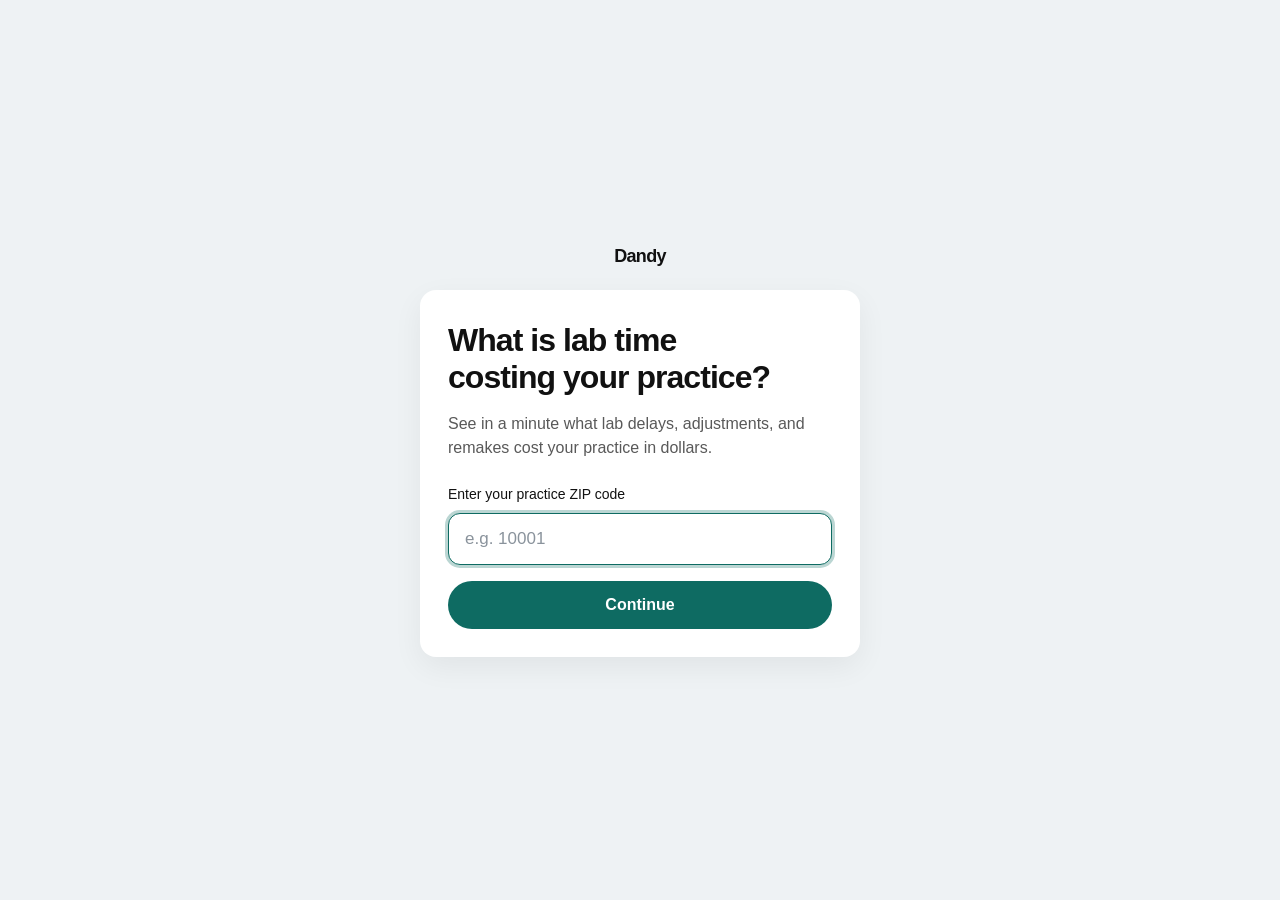
==== calculator.html @ bd827c52 "Open on a ZIP page, then a centered calculator. Continue goes to calculator.html in the same tab so " ====
<!DOCTYPE html>
<html lang="en">
<head>
<meta charset="UTF-8">
<meta name="viewport" content="width=device-width, initial-scale=1.0">
<title>Dental Practice Production/Revenue Loss Calculator</title>
<meta name="description" content="Estimate your annual loss from remakes, adjustments, and turnaround, using national and state averages.">
<meta property="og:title" content="What is lab time costing your practice?">
<meta property="og:description" content="See in a minute what lab delays, adjustments, and remakes cost your practice in dollars.">
<meta property="og:type" content="website">
<meta property="og:url" content="https://kristidillon.github.io/practice-loss-calculator/calculator.html">
<meta property="og:image" content="https://kristidillon.github.io/practice-loss-calculator/og.png">
<meta property="og:image:width" content="1200">
<meta property="og:image:height" content="630">
<meta name="twitter:card" content="summary_large_image">
<meta name="twitter:title" content="What is lab time costing your practice?">
<meta name="twitter:description" content="See in a minute what lab delays, adjustments, and remakes cost your practice in dollars.">
<meta name="twitter:image" content="https://kristidillon.github.io/practice-loss-calculator/og.png">
<meta name="theme-color" content="#ffffff">
<link rel="icon" href="favicon.svg" type="image/svg+xml">
<link rel="stylesheet" href="css/styles.css">
</head>
<body class="calc-page">
<a class="skip" href="#result">Skip to the estimate</a>
<header class="stage-head">
  <a class="wordmark" href="index.html">Dandy</a>
  <p class="wage-pill"><b id="wagePlace">your state</b> wages · <a id="changeZip" href="index.html">Change</a></p>
  <p class="staff-line"><b id="staffRate">$0</b> <span id="staffNote">staff cost per hour, wages only, before benefits</span></p>
</header>

<main id="top">
  <section id="calculator">
    <div class="stage">
      <div class="card rise" id="result">
        <div class="lbl">Estimated loss per year</div>
        <div class="big" id="outAnnual">$0</div>
        <p class="pace" id="outPace">That's about 0 chair hours a month, or 0 full days.</p>
        <div class="substats">
          <p><b id="outMonth">$0</b> <span>per month</span></p>
          <p><b id="outCrowns">0</b> <span>hours lost</span></p>
        </div>
        <div class="rows" id="rows"></div>
        <div class="hbar" id="outProdGap">
          <div class="hbar-row">
            <span>Now</span>
            <div class="track"><i id="barNow"></i></div>
            <b id="nowProd">$0</b>
          </div>
          <div class="hbar-row">
            <span>With fewer remakes</span>
            <div class="track"><i id="barSc"></i></div>
            <b id="scProd">$0</b>
          </div>
        </div>
        <div class="actions">
          <button type="button" class="text-btn" id="copyResults">Copy results</button>
          <button type="button" class="text-btn" id="printResults">Print / save as PDF</button>
        </div>
        <p class="status" id="copyStatus" role="status"></p>
        <p class="sr" id="liveTotal" aria-live="polite"></p>
        <p class="quiet" id="outDayLine" hidden></p>
        <p class="quiet" id="outMonthLine" hidden></p>
      </div>

      <div class="card rise">
        <div class="step-kicker"><span>Your practice</span><span>1 / 2</span></div>
        <div>
          <label for="operatories">How many operatories are in use?</label>
          <div class="stepper">
            <button type="button" class="step" data-step="operatories" data-dir="-1" aria-label="Fewer operatories">−</button>
            <input id="operatories" data-field="operatories" type="number" min="1" max="40" step="1" value="4" inputmode="numeric">
            <button type="button" class="step" data-step="operatories" data-dir="1" aria-label="More operatories">+</button>
          </div>
        </div>
        <div>
          <label for="providers">How many providers see patients?</label>
          <div class="stepper">
            <button type="button" class="step" data-step="providers" data-dir="-1" aria-label="Fewer providers">−</button>
            <input id="providers" data-field="providers" type="number" min="1" max="40" step="1" value="2" inputmode="numeric">
            <button type="button" class="step" data-step="providers" data-dir="1" aria-label="More providers">+</button>
          </div>
        </div>
        <div>
          <label for="staffSize">How many other staff are on the team?</label>
          <div class="stepper">
            <button type="button" class="step" data-step="staffSize" data-dir="-1" aria-label="Fewer staff">−</button>
            <input id="staffSize" data-field="staffSize" type="number" min="0" max="80" step="1" value="3" inputmode="numeric">
            <button type="button" class="step" data-step="staffSize" data-dir="1" aria-label="More staff">+</button>
          </div>
        </div>
        <p class="hint">Staff are not providers. Assumption — enter your own.</p>
      </div>

      <div class="card rise">
        <div class="step-kicker"><span>Your lab</span><span>2 / 2</span></div>
        <div>
          <label for="fixedCases">How many crowns, bridges &amp; implant crowns do you send a month?</label>
          <div class="stepper">
            <button type="button" class="step" data-step="fixedCases" data-dir="-1" aria-label="Fewer fixed cases">−</button>
            <input id="fixedCases" data-field="fixedCases" type="number" min="0" max="400" step="1" value="20" inputmode="numeric">
            <button type="button" class="step" data-step="fixedCases" data-dir="1" aria-label="More fixed cases">+</button>
          </div>
        </div>
        <div>
          <label for="removableCases">How many partials &amp; dentures?</label>
          <div class="stepper">
            <button type="button" class="step" data-step="removableCases" data-dir="-1" aria-label="Fewer removable cases">−</button>
            <input id="removableCases" data-field="removableCases" type="number" min="0" max="200" step="1" value="6" inputmode="numeric">
            <button type="button" class="step" data-step="removableCases" data-dir="1" aria-label="More removable cases">+</button>
          </div>
        </div>
        <div>
          <label for="turnaroundDays">How many days until cases are back in your hands?</label>
          <div class="stepper">
            <button type="button" class="step" data-step="turnaroundDays" data-dir="-1" aria-label="Fewer turnaround days">−</button>
            <input id="turnaroundDays" data-field="turnaroundDays" type="number" min="0" max="120" step="1" value="14" inputmode="numeric">
            <button type="button" class="step" data-step="turnaroundDays" data-dir="1" aria-label="More turnaround days">+</button>
          </div>
        </div>
        <div>
          <label for="adjustMin">Minutes spent adjusting each case at seat</label>
          <div class="stepper">
            <button type="button" class="step" data-step="adjustMin" data-dir="-1" aria-label="Fewer adjustment minutes">−</button>
            <input id="adjustMin" data-field="adjustMin" type="number" min="0" max="120" step="1" value="15" inputmode="numeric">
            <button type="button" class="step" data-step="adjustMin" data-dir="1" aria-label="More adjustment minutes">+</button>
          </div>
        </div>
        <div>
          <label for="remakesPerMonth">Remakes last month</label>
          <div class="stepper">
            <button type="button" class="step" data-step="remakesPerMonth" data-dir="-1" aria-label="Fewer remakes">−</button>
            <input id="remakesPerMonth" data-field="remakesPerMonth" type="number" min="0" max="80" step="1" value="2" inputmode="numeric">
            <button type="button" class="step" data-step="remakesPerMonth" data-dir="1" aria-label="More remakes">+</button>
          </div>
        </div>
        <p class="hint">Partials start at 30 minutes. Remakes are a count, not a percent. Assumption — enter your own.</p>
      </div>
    </div>
  </section>

  <section class="facts" aria-label="Survey findings">
    <div class="wrap wide">
      <ul class="tiles">
        <li>
          <b>19%</b>
          <span>of hygienists switched jobs last year<sup><a href="#fn1">1</a></sup></span>
        </li>
        <li>
          <b>82%</b>
          <span>of dentists lost time to no-shows and late cancels<sup><a href="#fn2">2</a></sup></span>
        </li>
        <li>
          <b>27%</b>
          <span>couldn’t fill open staff roles<sup><a href="#fn2">2</a></sup></span>
        </li>
      </ul>
      <p class="stand">Your lab and workflow shouldn’t contribute to these causes.</p>
    </div>
  </section>

  <section id="breakdown" hidden>
    <div id="bars"></div>
    <p id="overlapNote"></p>
    <p id="buildFormula"></p>
    <p id="outDiff"></p>
    <p id="nowTotal"></p>
    <p id="scTotal"></p>
    <p id="nowQueue"></p>
    <p id="scQueue"></p>
  </section>

  <section id="area">
    <div class="wrap">
      <details class="finetune">
        <summary>Fine-tune</summary>
        <div class="field">
          <div class="field-top">
            <div>
              <label for="scenarioRemakes">Remakes per month in the comparison</label>
              <div class="sub">The “With fewer remakes” bar uses this count. Starts at 1. <span class="chip assume">Assumption — enter your own</span></div>
            </div>
            <div class="val"><input id="scenarioRemakes" data-field="scenarioRemakes" type="number" min="0" max="80" step="1" value="1" inputmode="numeric"></div>
          </div>
        </div>
        <div class="field">
          <div class="field-top">
            <div>
              <label for="scenarioAdjust">Adjustment time in the comparison (min)</label>
              <div class="sub">Starts at 5 minutes. <span class="chip assume">Assumption — enter your own</span></div>
            </div>
            <div class="val"><input id="scenarioAdjust" data-field="scenarioAdjust" type="number" min="0" max="60" step="1" value="5" inputmode="numeric"><span class="unit">min</span></div>
          </div>
        </div>
        <div class="field">
          <div class="field-top">
            <div>
              <label for="scenarioTurnaround">Turnaround in the comparison (days)</label>
              <div class="sub">Starts at 7 days. Changes the bar when extra visits, temps, or a carrying rate are set. <span class="chip assume">Assumption — enter your own</span></div>
            </div>
            <div class="val"><input id="scenarioTurnaround" data-field="scenarioTurnaround" type="number" min="0" max="90" step="1" value="7" inputmode="numeric"><span class="unit">days</span></div>
          </div>
        </div>
        <div class="field">
          <div class="field-top">
            <div>
              <label for="units">Crown and bridge units per month</label>
              <div class="sub">Starts from operatories and providers. Edit to override. <span class="chip assume">Assumption — enter your own</span></div>
            </div>
            <div class="val"><input id="units" data-field="units" type="number" min="0" max="400" value="50" inputmode="numeric"><span class="unit">/ mo</span></div>
          </div>
        </div>
        <div class="field">
          <div class="field-top">
            <div>
              <label for="unitsPerChair">Units per provider or operatory</label>
              <div class="sub">Used when the monthly units field has not been edited</div>
            </div>
            <div class="val"><input id="unitsPerChair" data-field="unitsPerChair" type="number" min="0" max="80" step="1" value="25" inputmode="numeric"></div>
          </div>
        </div>
        <div class="field">
          <div class="field-top">
            <div>
              <label for="remakePct">Cases that come back as remakes</label>
              <div class="sub">Starts at 8%. <span class="chip assume">Assumption — enter your own</span></div>
            </div>
            <div class="val"><input id="remakePct" data-field="remakePct" type="number" min="0" max="50" step="0.1" value="8" inputmode="decimal"><span class="unit">%</span></div>
          </div>
          <input data-field="remakePct" type="range" min="0" max="25" step="0.1" value="8" aria-label="Remake rate percent">
          <div class="chips">
            <button type="button" class="text-btn" id="useStudyRemake">Use 3.8% from the practice-network study</button>
          </div>
        </div>
        <div class="field">
          <div class="field-top">
            <div>
              <label for="adjustMinFine">Fixed cases: adjustment minutes</label>
              <div class="sub"><span class="chip assume">Assumption — enter your own</span> Crowns, bridges, and implant crowns. Same field as the lab step.</div>
            </div>
            <div class="val"><input id="adjustMinFine" data-field="adjustMin" type="number" min="0" max="120" step="1" value="15" inputmode="numeric"><span class="unit">min</span></div>
          </div>
          <input data-field="adjustMin" type="range" min="0" max="45" value="15" aria-label="Fixed adjustment minutes">
        </div>
        <div class="field">
          <div class="field-top">
            <div>
              <label for="removableAdjustMin">Removable cases: adjustment minutes</label>
              <div class="sub"><span class="chip assume">Assumption — enter your own</span> Partials and dentures. No public average is loaded. Starts at 30.</div>
            </div>
            <div class="val"><input id="removableAdjustMin" data-field="removableAdjustMin" type="number" min="0" max="180" step="1" value="30" inputmode="numeric"><span class="unit">min</span></div>
          </div>
        </div>
        <div class="field">
          <div class="field-top">
            <div>
              <label for="removableRemakeHours">Removable cases: chair hours per remake</label>
              <div class="sub"><span class="chip assume">Assumption — enter your own</span> Starts at 2.5. Fixed remakes use the chair-hours field below. Remakes you enter are split between the two in proportion to the cases you send.</div>
            </div>
            <div class="val"><input id="removableRemakeHours" data-field="removableRemakeHours" type="number" min="0" max="8" step="0.1" value="2.5" inputmode="decimal"><span class="unit">hr</span></div>
          </div>
        </div>
      <div class="section-head">
        <p class="eyebrow" id="areaEyebrow">Your area</p>
        <h2 id="areaTitle">U.S. averages, ready to edit.</h2>
        <p class="lede">Wages follow the state for your ZIP. Production and overhead are national, because the ADA survey is not published by state. Anything without a public figure is marked assumption.</p>
      </div>
      <div class="area-grid">
        <div class="stack">
          <h3>Production</h3>
          <span class="chip source">ADA HPI, 2025 · national</span>
          <div>
            <label for="productionPerHour">Gross billings per practice hour</label>
            <div class="money-input"><span>$</span><input id="productionPerHour" data-field="productionPerHour" type="number" min="100" max="3000" step="0.01" value="500" inputmode="decimal"></div>
            <input data-field="productionPerHour" type="range" min="100" max="1500" step="1" value="500" aria-label="Production per hour in dollars">
            <p class="hint" id="prodMeta"></p>
            <div class="chips">
              <button type="button" class="text-btn" id="useAdaMean">Use ADA average $621.15</button>
              <button type="button" class="text-btn" id="useAdaMedian">Use ADA median $529.15</button>
              <button type="button" class="text-btn" id="useFiveHundred">Use the $500 starting value</button>
            </div>
          </div>
          <div class="pair">
            <div>
              <label for="hoursPerDay">Hours per day</label>
              <input id="hoursPerDay" data-field="hoursPerDay" type="number" min="1" max="16" step="0.5" value="8" inputmode="decimal">
              <p class="hint"><span class="chip assume">Assumption — enter your own</span></p>
            </div>
            <div>
              <label for="productionPerDay">Production per day</label>
              <div class="money-input"><span>$</span><input id="productionPerDay" data-field="productionPerDay" type="number" min="0" step="1" inputmode="decimal"></div>
              <p class="hint">Hourly figure times hours per day. An estimate.</p>
            </div>
          </div>
          <div>
            <label for="officeHoursYear">Office hours per year</label>
            <input id="officeHoursYear" data-field="officeHoursYear" type="number" min="1" max="4000" step="1" value="1726" inputmode="numeric">
            <p class="hint">ADA: 1,726 hours in the office for owner general practitioners, 2025. Used to spread the annual estimate across office days.</p>
          </div>
        </div>

        <div class="stack">
          <h3>Wages</h3>
          <span class="chip source">BLS OEWS, May 2024</span>
          <p class="hint" id="teamLine"></p>
          <div>
            <label for="hygWage">Dental hygienist, mean hourly wage</label>
            <div class="money-input"><span>$</span><input id="hygWage" data-field="hygWage" type="number" min="0" step="0.01" value="45.14" inputmode="decimal"></div>
            <p class="hint" id="hygMeta">SOC 29-1292. Official cross-industry mean. Not a loaded wage.</p>
          </div>
          <div>
            <label for="daWage">Dental assistant, mean hourly wage</label>
            <div class="money-input"><span>$</span><input id="daWage" data-field="daWage" type="number" min="0" step="0.01" value="23.49" inputmode="decimal"></div>
            <p class="hint" id="daMeta">SOC 31-9091. Official cross-industry mean. Not a loaded wage.</p>
          </div>
          <div>
            <label for="receptionistWage">Receptionist, mean hourly wage</label>
            <div class="money-input"><span>$</span><input id="receptionistWage" data-field="receptionistWage" type="number" min="0" step="0.01" value="21.39" inputmode="decimal"></div>
            <p class="hint" id="recMeta">SOC 43-4171, Offices of Dentists (NAICS 621200). Not a loaded wage.</p>
          </div>
          <div class="pair">
            <div>
              <label for="staffHrs">Staff hours a week chasing cases</label>
              <input id="staffHrs" data-field="staffHrs" type="number" min="0" max="20" step="0.25" value="4" inputmode="decimal">
              <input data-field="staffHrs" type="range" min="0" max="20" step="0.25" value="4" aria-label="Staff hours per week chasing cases">
              <p class="hint">Used in the one-case comparison below, not in the annual loss above.</p>
            </div>
            <div>
              <label for="staffWage">Hourly cost of that chasing time</label>
              <div class="money-input"><span>$</span><input id="staffWage" data-field="staffWage" type="number" min="15" max="75" step="1" value="28" inputmode="decimal"></div>
              <input data-field="staffWage" type="range" min="15" max="75" value="28" aria-label="Chasing wage in dollars">
              <p class="hint">Starts at $28, the one-case calculator’s starting value. Not a BLS wage.</p>
            </div>
          </div>
        </div>

        <div class="stack">
          <h3>Chair time</h3>
          <span class="chip assume">Assumption — enter your own</span>
          <div class="pair">
            <div>
              <label for="prepMin">Prep appointment (minutes)</label>
              <input id="prepMin" data-field="prepMin" type="number" min="0" max="300" step="1" value="60" inputmode="numeric">
            </div>
            <div>
              <label for="seatMin">Seat appointment (minutes)</label>
              <input id="seatMin" data-field="seatMin" type="number" min="0" max="300" step="1" value="30" inputmode="numeric">
            </div>
          </div>
          <div>
            <label for="remakeHours">Chair hours a remake costs</label>
            <input id="remakeHours" data-field="remakeHours" type="number" min="0" max="8" step="0.05" value="1.5" inputmode="decimal">
            <p class="hint" id="remakeHoursHint">60 + 30 minutes is 1.5 hours, the one-case calculator’s starting value. No public U.S. average is loaded.</p>
            <button type="button" class="text-btn" id="usePrepSeat">Use prep + seat</button>
          </div>
          <div>
            <label for="assistantPerChairHour">Assistant hours per chair hour</label>
            <input id="assistantPerChairHour" data-field="assistantPerChairHour" type="number" min="0" max="4" step="0.1" value="1" inputmode="decimal">
            <p class="hint">Assumption — enter your own. Starts at 1.</p>
          </div>
          <div class="pair">
            <div>
              <label for="hygPerChairHour">Hygienist hours per chair hour</label>
              <input id="hygPerChairHour" data-field="hygPerChairHour" type="number" min="0" max="4" step="0.1" value="1" inputmode="decimal">
            </div>
            <div>
              <label for="receptionistPerChairHour">Receptionist hours per chair hour</label>
              <input id="receptionistPerChairHour" data-field="receptionistPerChairHour" type="number" min="0" max="4" step="0.1" value="1" inputmode="decimal">
            </div>
          </div>
          <p class="hint">These three start at 1, so staff cost begins at Team/hr: one hygienist, one assistant, and one receptionist for each chair hour counted. Assumption — enter your own.</p>
          <div class="pair">
            <div>
              <label for="hygHoursPerRemake">Hygienist hours per remake</label>
              <input id="hygHoursPerRemake" data-field="hygHoursPerRemake" type="number" min="0" max="8" step="0.1" value="0" inputmode="decimal">
            </div>
            <div>
              <label for="hygHoursPerSeat">Hygienist hours per seat</label>
              <input id="hygHoursPerSeat" data-field="hygHoursPerSeat" type="number" min="0" max="8" step="0.1" value="0" inputmode="decimal">
            </div>
          </div>
          <p class="hint">Both start at 0. They add hours on top of hygienist hours per chair hour. Assumption — enter your own.</p>
        </div>

        <div class="stack">
          <h3>Overhead, remakes, turnaround</h3>
          <div>
            <label for="overheadPct">Overhead, percent of gross billings</label>
            <input id="overheadPct" data-field="overheadPct" type="number" min="0" max="100" step="0.01" value="57.62" inputmode="decimal">
            <p class="hint" id="overheadMeta"></p>
          </div>
          <div>
            <label for="overheadPerHour">Overhead per practice hour</label>
            <div class="money-input"><span>$</span><input id="overheadPerHour" data-field="overheadPerHour" type="number" min="0" step="0.01" inputmode="decimal"></div>
            <p class="hint">Production per hour times the percent above. Editing this recalculates the percent.</p>
          </div>
          <div>
            <label for="labFee">Lab fee per remake</label>
            <div class="money-input"><span>$</span><input id="labFee" data-field="labFee" type="number" min="0" step="1" value="0" inputmode="decimal"></div>
            <p class="hint"><span class="chip assume">Assumption — enter your own</span> No public U.S. lab-fee average is loaded. Starts at $0.</p>
          </div>
          <div class="pair">
            <div>
              <label for="turnaroundDaysFine">Lab turnaround (days)</label>
              <input id="turnaroundDaysFine" data-field="turnaroundDays" type="number" min="0" max="120" step="1" value="14" inputmode="numeric">
              <p class="hint"><span class="chip assume">Assumption — enter your own</span> Starts at 14 days. Not a measured U.S. average.</p>
            </div>
            <div>
              <label for="tempCost">Temp cost per case</label>
              <div class="money-input"><span>$</span><input id="tempCost" data-field="tempCost" type="number" min="0" step="1" value="0" inputmode="decimal"></div>
              <p class="hint"><span class="chip assume">Assumption — enter your own</span></p>
            </div>
          </div>
          <div class="pair">
            <div>
              <label for="extraVisits">Extra visits per case</label>
              <input id="extraVisits" data-field="extraVisits" type="number" min="0" max="6" step="1" value="1" inputmode="numeric">
              <p class="hint"><span class="chip assume">Assumption — enter your own</span></p>
            </div>
            <div>
              <label for="extraVisitAfterDays">Count those visits after (days)</label>
              <input id="extraVisitAfterDays" data-field="extraVisitAfterDays" type="number" min="0" max="90" step="1" value="7" inputmode="numeric">
              <p class="hint">Visits count only when turnaround is longer than this. Assumption — enter your own.</p>
            </div>
          </div>
          <div class="pair">
            <div>
              <label for="extraVisitMin">Minutes per extra visit</label>
              <input id="extraVisitMin" data-field="extraVisitMin" type="number" min="0" max="180" step="1" value="20" inputmode="numeric">
              <p class="hint"><span class="chip assume">Assumption — enter your own</span></p>
            </div>
            <div>
              <label for="hygHoursPerExtraVisit">Hygienist hours per extra visit</label>
              <input id="hygHoursPerExtraVisit" data-field="hygHoursPerExtraVisit" type="number" min="0" max="8" step="0.1" value="0" inputmode="decimal">
              <p class="hint"><span class="chip assume">Assumption — enter your own</span></p>
            </div>
          </div>
          <div>
            <label for="carryRatePct">Carrying rate on delayed billings (% per year)</label>
            <input id="carryRatePct" data-field="carryRatePct" type="number" min="0" max="40" step="0.1" value="0" inputmode="decimal">
            <p class="hint"><span class="chip assume">Assumption — enter your own</span> Starts at 0, so delayed collections are shown as billings in the queue and are not added to the loss until you set a rate.</p>
          </div>
          <p class="hint"><button type="button" class="text-btn" id="useCrowns18">Use 18 crowns a month, the self-reported study average</button></p>
        </div>
      </div>
      </details>
    </div>
  </section>

  <section class="band" id="comparison">
    <div class="wrap">
      <div class="section-head">
        <p class="eyebrow">Same math as the one-case page</p>
        <h2>Chair and staff time, against a lower target.</h2>
        <p class="lede">This is the original calculator. It prices the gap between your remake rate, adjustment time, and chasing hours and the lower targets below. It does not include overhead, lab fees, or turnaround.</p>
      </div>
      <div class="delta rv">
        <div class="lbl">Chair + staff time, per year, at your targets</div>
        <div class="delta-num" id="deltaDollars">$0</div>
        <p class="hint">From remakes you’d avoid, minutes back at the seat, and staff hours no longer spent chasing a case — at your own numbers.</p>
        <div class="stats night-stats">
          <div class="stat"><b id="deltaHours">0</b><span>chair hours in the gap, per year</span></div>
          <div class="stat"><b id="deltaRemakes">0</b><span>remakes in the gap, per year</span></div>
          <div class="stat"><b id="deltaStaffHours">0</b><span>chasing hours in the gap, per year</span></div>
          <div class="stat"><b id="deltaStaffCost">$0</b><span>chasing cost in the gap, per year</span></div>
        </div>
        <p class="hint" style="margin-top:16px" id="deltaMonth"></p>
        <div class="assume-grid">
          <div>
            <label for="targetRemakePct">Comparison remake rate (%)</label>
            <input id="targetRemakePct" data-field="targetRemakePct" type="number" min="0" max="20" step="0.1" value="2">
          </div>
          <div>
            <label for="targetAdjustMin">Comparison adjustment (min)</label>
            <input id="targetAdjustMin" data-field="targetAdjustMin" type="number" min="0" max="30" step="1" value="5">
          </div>
          <div>
            <label for="targetStaffHrs">Comparison chasing hours / week</label>
            <input id="targetStaffHrs" data-field="targetStaffHrs" type="number" min="0" max="10" step="0.25" value="0.5">
          </div>
          <div>
            <label for="remakeHoursEcho">Chair hours per remake</label>
            <input id="remakeHoursEcho" type="text" readonly value="1.5" aria-readonly="true">
            <p class="hint">Edited under Your area.</p>
          </div>
        </div>
        <p class="hint" id="deltaFormula" style="margin-top:14px"></p>
        <p class="hint">These targets start where the one-case calculator starts. They are editable assumptions, not a predicted result. This comparison does not price turnover.</p>
      </div>
    </div>
  </section>

  <section class="band" id="sources">
    <div class="wrap">
      <div class="section-head">
        <p class="eyebrow">Sources and assumptions</p>
        <h2>Where the numbers come from.</h2>
      </div>
      <div class="sources">
        <div>
          <h3>Wages — BLS OEWS, May 2024</h3>
          <p>Dental hygienists (SOC 29-1292) and dental assistants (SOC 31-9091) are official published mean hourly wages, cross-industry, for all 50 states and the District of Columbia. Receptionists (SOC 43-4171) are mean hourly wages for Offices of Dentists (NAICS 621200). State receptionist figures are May 2024 OEWS research estimates: BLS publishes them for research, they do not get every quality check of the standard release, and model error may be higher. The national receptionist figure is the official national industry mean, $21.39. Team/hr is one of each role. Wages only; benefits and payroll taxes are not included. Minnesota, Montana, and Vermont have no published dental-office receptionist wage, so Team/hr is n/a there and the estimate uses the U.S. receptionist mean, labeled as such. <a href="https://www.bls.gov/oes/tables.htm">BLS OEWS tables</a>. <a href="https://www.bls.gov/oes/oes_research_2024.htm">May 2024 research estimates</a>.</p>
        </div>
        <div>
          <h3>Production and hours — ADA Health Policy Institute, 2025</h3>
          <p>2026 Survey of Dental Practice, results for 2025. Table 9: solo general practitioners, average gross billings per practice hour $621.15 (median $529.15, 246 responses). That is practice billings per practice hour, not a dentist-only wage, and it is national only. Table 19: owner general practitioners averaged 1,726 hours in the office in 2025. <a href="https://www.ada.org/resources/research/health-policy-institute/dental-practice-research">ADA dental practice research</a>.</p>
        </div>
        <div>
          <h3>Overhead — derived, not an ADA-published percent</h3>
          <p>Table 13: average practice expenses per owner general practitioner, excluding shareholder salaries, $556,450 (367 responses). Table 5: average gross billings per owner general practitioner, $965,660 (423 responses). 556,450 / 965,660 = 57.62% rounded to the cent. Gross billings are not collections, the two averages are from different respondents, and owner pay is excluded. Per practice hour applies that percent to the production-per-hour field. At the ADA hourly average, that is about $358. That share is shown next to lost production and is not added to the annual total, because gross billings per hour already include overhead.</p>
        </div>
        <div>
          <h3>Studies you can apply, not the starting case volume</h3>
          <p>McCracken et al., Journal of Prosthodontics 28(2):122–130, published online November 22, 2018. Of 3,731 single-unit crowns that reached try-in, 141 (3.8%) were rejected. 205 dentists in the National Dental Practice-Based Research Network. <a href="https://doi.org/10.1111/jopr.12995">doi:10.1111/jopr.12995</a>. The remake field starts at 8% because that is the one-case calculator’s starting value, not this study.</p>
          <p>McCracken et al., Journal of the American Dental Association 2017;148(11):788–796.e4. Dentists in that questionnaire reported a mean of 18 crowns a month. Most (59%) reported a remake rate under 2%, and 17% reported a rate over 4%. That is self-report, separate from the 3.8% try-in study. <a href="https://pmc.ncbi.nlm.nih.gov/articles/PMC5793929/">PMC5793929</a>. Units per month start at 25, the one-case calculator’s starting value.</p>
        </div>
        <div>
          <h3>ZIP codes</h3>
          <p>GeoNames postal codes, CC BY 4.0, U.S. file. <a href="https://www.geonames.org/">geonames.org</a>. A ZIP maps to a state, then to that state’s OEWS wages. It is not a ZIP-level wage. Military mail entries in that file have no state, so the page uses U.S. means. Puerto Rico is not in this wage file. Two Hawaii ZIP codes that also appear as military mail, 96860 and 96863, map to Hawaii.</p>
        </div>
        <div>
          <h3>Comparison formula</h3>
          <p>The lower comparison prices the gap in remake rate, adjustment minutes, and chasing hours. It does not include overhead, lab fees, or turnaround. A 5–10% industry-average remake line is not used here; this page did not find a public source for that range.</p>
        </div>
        <div>
          <h3>Marked “assumption — enter your own”</h3>
          <ul>
            <li>Adjustment minutes, prep minutes, seat minutes, and chair hours per remake.</li>
            <li>Assistant, hygienist, and receptionist hours per chair hour start at 1, which is Team/hr. Extra hygienist hours per remake and per seat start at 0.</li>
            <li>Lab fee per remake and temp cost (both start at $0).</li>
            <li>Extra visits (starts at 1), the day threshold (7), and minutes per extra visit (20).</li>
            <li>Carrying rate (starts at 0, so the queue of billings is shown and not added).</li>
            <li>Hours per day (8). Turnaround days (14). The scenario’s 2%, 5 minutes, and 7 days.</li>
          </ul>
        </div>
        <p>The annual total is lost production plus staff wages for that unproductive time. Overhead is not added again. Lab fees, temps, and carrying cost are added only when those fields are set. Estimates update as you type. They are not a quote.</p>
      </div>
    </div>
  </section>
</main>

<footer>
  <div class="wrap foot">
    <div>Dental Practice Production/Revenue Loss Calculator</div>
    <div>Estimates based on the numbers you enter plus BLS May 2024 state wages. Not a guarantee.</div>
  </div>
  <p class="footnote">
    <span id="fn1"><sup>1</sup> DentalPost, 2024 Dental Hygienist Salary Survey, fielded July–October 2023, 1,802 registered dental hygienists. 19.35% changed employers in the previous 12 months. <a href="https://www.dental-post.com/hubfs/salarysurvey2024/ss2024-dentalhygienist.pdf">Survey PDF</a>.</span>
    <span id="fn2"><sup>2</sup> ADA Health Policy Institute, Economic Outlook and Emerging Issues in Dentistry, December 2023. 923 dentists, December 11–17, 2023. Question: which factors prevented the appointment schedule from reaching 100% last week. The reasons were no-shows or cancellations with less than 24 hours’ notice (82%), cancellations with more than 24 hours’ notice (51%), not enough patients making appointments (37%), and trouble filling vacant staff positions (27%). <a href="https://www.ada.org/-/media/project/ada-organization/ada/ada-org/files/resources/research/hpi/dec2023_hpi_economic_outlook_dentistry_slides.pdf">Slides</a>. A 2017 ranking of the top causes of lost production was not used; this poll is the verified source.</span>
    <span id="fn3"><sup>3</sup> The annual total is chair time priced at gross billings per practice hour, plus staff wages for that time. ADA gross billings already include overhead, so the 57.62% share is not added on top. Staff wages are added because the billings figure is production, not the wage paid to assistants and receptionists for those hours.</span>
    <span>Wages follow the state for the ZIP, from BLS OEWS May 2024. Production per hour and the overhead share are U.S. figures; ADA does not publish them by state. Minnesota, Montana, and Vermont have no published dental-office receptionist wage, so the U.S. mean of $21.39 is used there. Military mail uses the U.S. means. The estimate includes 1 assumed extra visit per case when lab turnaround is longer than 7 days. That visit count is an assumption.</span>
    <span>Averages used in the calculator: U.S. Bureau of Labor Statistics, Occupational Employment and Wage Statistics, May 2024 state estimates and Offices of Dentists industry estimates; ADA Health Policy Institute, Survey of Dental Practice (2025 results); GeoNames postal codes for ZIP-to-state. Figures are estimates. Assumptions are yours to edit.</span>
  </p>
</footer>

<noscript><p class="wrap">This estimate needs JavaScript. The page is still a single file you can open locally once JavaScript is available.</p></noscript>
<div class="sticky-total" id="stickyTotal">
  <span>Estimated loss per year</span>
  <b id="stickyAnnual">$0</b>
</div>
<script src="js/data.js" defer></script>
<script src="js/zips.js" defer></script>
<script src="js/model.js" defer></script>
<script src="js/app.js" defer></script>
</body>
</html>
---- css/styles.css ----
:root {
  --ink: #111;
  --muted: #595959;
  --hair: #e7e7e7;
  --bg: #fff;
  --accent: #0e6b62;
  --font: -apple-system, BlinkMacSystemFont, "SF Pro Display", "SF Pro Text", "Inter", "Helvetica Neue", Helvetica, Arial, sans-serif;
  --max: 680px;
  --wide: 1040px;
  --panel: #f6f6f4;
  --ease: cubic-bezier(.22, .61, .36, 1);
}

* { box-sizing: border-box; margin: 0; padding: 0; }
html { scroll-behavior: smooth; -webkit-text-size-adjust: 100%; }
body {
  background: var(--bg);
  color: var(--ink);
  font-family: var(--font);
  font-size: 17px;
  font-weight: 400;
  line-height: 1.5;
  -webkit-font-smoothing: antialiased;
}
a { color: inherit; }
button, input, select { font: inherit; color: inherit; }
button { background: none; border: 0; cursor: pointer; }
:focus-visible { outline: 2px solid var(--accent); outline-offset: 3px; }
.skip {
  position: absolute; left: 8px; top: -40px; background: var(--ink); color: #fff; padding: 8px 12px;
}
.skip:focus { top: 8px; }

.wrap { max-width: var(--max); margin: 0 auto; padding: 0 24px; }
.wrap.wide { max-width: var(--wide); }
h1, h2, h3, strong, b, .wordmark, .big, .btn, summary, .break-row .nums b, .delta-num {
  font-weight: 600;
}
h1, h2, h3 { letter-spacing: -.03em; line-height: 1.15; text-wrap: balance; }
h1 { font-size: clamp(40px, 6vw, 56px); margin-top: 12px; }
h2 { font-size: 28px; margin-top: 8px; }
h3 { font-size: 17px; }

.nav { padding: 24px 0 8px; }
.nav-row { display: flex; justify-content: space-between; align-items: flex-start; gap: 16px; flex-wrap: wrap; }
.wage-block { text-align: right; }
.wage-block .hint { margin-top: 2px; }
.wage-line { font-size: 15px; }
.wage-line .text-btn { margin-left: 8px; }
.gate[hidden], #screen2[hidden] { display: none !important; }
.gate {
  min-height: 100vh; display: flex; flex-direction: column; align-items: center; justify-content: center;
  gap: 20px; padding: 32px 16px; background: #eef2f4;
}
.gate .wordmark { font-size: 18px; }
.gate-card {
  width: 440px; max-width: 100%; background: #fff; border-radius: 16px;
  box-shadow: 0 10px 30px rgba(17, 17, 17, .06); padding: 32px 28px 28px;
}
.gate-card h1 { margin-top: 0; font-size: 32px; }
.gate-card .lead { margin-top: 16px; color: var(--muted); font-size: 16px; }
.gate-card .next { margin-top: 12px; }
.gate-card label { display: block; margin-top: 24px; font-size: 14px; }
.gate-card .zip-field {
  display: block; width: 100%; height: 52px; margin-top: 8px; padding: 0 16px;
  border: 1px solid #d7dee5; border-radius: 12px; background: #fff;
  font-size: 17px; line-height: normal;
}
.gate-card .zip-field::placeholder { color: #8a939c; }
.gate-card .zip-field:focus,
.gate-card .zip-field:focus-visible {
  outline: none; border-color: var(--accent);
  box-shadow: 0 0 0 3px rgba(14, 107, 98, .28);
}
.btn-block { width: 100%; margin-top: 16px; }
.page-hint { color: var(--muted); font-size: 14px; line-height: 1.45; margin: 8px auto 0; }
.step-block { display: grid; gap: 22px; }
.step-kicker { display: flex; justify-content: space-between; align-items: baseline; font-size: 13px; color: var(--muted); letter-spacing: .04em; text-transform: uppercase; }
.step-kicker span:first-child { color: var(--ink); letter-spacing: 0; text-transform: none; font-size: 15px; font-weight: 600; }
.inputs .hint { margin-top: 0; margin-bottom: 8px; }
.staff-stat { display: flex; justify-content: space-between; gap: 12px; margin-top: 8px; font-size: 15px; }
.staff-stat span { color: var(--muted); }
.pace { margin-top: 12px; font-size: 16px; line-height: 1.4; }
.screen.is-leaving, .gate.is-leaving { opacity: 0; }
.gate, #screen2 { transition: opacity .35s var(--ease); }
@media (prefers-reduced-motion: reduce) {
  .gate, #screen2 { transition: none; }
}
.wordmark { font-size: 20px; letter-spacing: -.04em; text-decoration: none; }

.hero { padding: 56px 0 8px; }
.kicker { color: var(--muted); font-size: 13px; letter-spacing: .01em; }
.subhead { margin-top: 16px; color: var(--muted); font-size: 18px; line-height: 1.5; max-width: 36em; }
.intro h1 { max-width: 12em; }
.intro .btn { margin-top: 28px; }
.facts { padding-top: 48px; padding-bottom: 8px; }
.tiles { list-style: none; display: grid; grid-template-columns: repeat(3, 1fr); gap: 32px; }
.tiles li { min-height: 132px; }
.tiles b { display: block; font-size: clamp(40px, 5vw, 52px); letter-spacing: -.04em; line-height: 1; }
.tiles span { display: block; margin-top: 12px; font-size: 15px; line-height: 1.4; max-width: 16em; }
.tiles sup, .tiles sup a { font-size: 11px; line-height: 0; color: var(--muted); text-decoration: none; }
.stand { margin-top: 40px; text-align: center; font-size: 18px; font-weight: 500; line-height: 1.4; }
@media (max-width: 720px) {
  .tiles { grid-template-columns: 1fr; gap: 28px; }
  .tiles li { min-height: 0; }
}

.btn {
  display: inline-flex; align-items: center; justify-content: center;
  min-height: 48px; padding: 0 24px; border-radius: 999px;
  background: var(--accent); color: #fff; text-decoration: none; font-size: 16px;
  transition: opacity .2s var(--ease);
}
.btn:hover { opacity: .88; }

#calculator { padding: 40px 0 16px; scroll-margin-top: 16px; }
.panel { background: var(--panel); border-radius: 18px; padding: 28px 28px 32px; }
.calc { display: grid; grid-template-columns: minmax(0, 0.9fr) minmax(0, 1.1fr); gap: 40px; align-items: start; }
.inputs { display: grid; gap: 20px; }
.stepper { display: grid; grid-template-columns: 44px 1fr 44px; align-items: center; height: 48px; border-bottom: 1px solid #cfcfca; }
.stepper input { border: 0; height: 44px; text-align: center; background: transparent; }
.step { width: 44px; height: 44px; border-radius: 22px; font-size: 20px; line-height: 1; color: var(--ink); }
.step:hover { background: rgba(0,0,0,.05); }
.substats { display: flex; gap: 24px; margin-top: 16px; min-height: 28px; }
.substats p { font-size: 15px; }
.substats span { color: var(--muted); }
.hbar { margin-top: 28px; display: grid; gap: 12px; }
.hbar-row { display: grid; grid-template-columns: 9.5rem minmax(0, 1fr) auto; gap: 12px; align-items: center; }
.hbar-row span { color: var(--muted); font-size: 13px; }
.hbar-row b { font-size: 15px; font-variant-numeric: tabular-nums; }
.track { height: 8px; background: #e4e4e0; border-radius: 99px; overflow: hidden; }
.track i { display: block; height: 100%; width: 0; background: var(--accent); border-radius: 99px; }
.hbar-row:last-child .track i { background: #111; }
.actions { display: flex; flex-wrap: wrap; gap: 8px 20px; margin-top: 20px; }
.sr { position: absolute; width: 1px; height: 1px; padding: 0; margin: -1px; overflow: hidden; clip: rect(0,0,0,0); white-space: nowrap; border: 0; }
.sticky-total { display: none; }
@media (max-width: 800px) {
  .nav-row { flex-direction: column; align-items: flex-start; }
  .wage-block { text-align: left; width: 100%; }
  .calc { grid-template-columns: 1fr; gap: 32px; }
  .panel { padding: 22px 18px 24px; }
  .hbar-row { grid-template-columns: 1fr auto; }
  .hbar-row .track { grid-column: 1 / -1; grid-row: 2; }
  body { padding-bottom: 64px; }
  .sticky-total.is-on {
    display: flex; position: fixed; left: 0; right: 0; bottom: 0; z-index: 4;
    justify-content: space-between; align-items: center; gap: 16px;
    min-height: 56px; padding: 8px 20px calc(8px + env(safe-area-inset-bottom));
    background: #fff; border-top: 1px solid var(--hair);
  }
  .sticky-total span { color: var(--muted); font-size: 13px; }
  .sticky-total b { font-size: 18px; font-variant-numeric: tabular-nums; color: var(--accent); }
}
.grid4 {
  display: grid;
  grid-template-columns: 1fr 1fr;
  gap: 24px 32px;
  align-items: end;
}
@media (max-width: 640px) { .grid4 { grid-template-columns: 1fr; } }
.grid4 > div { min-width: 0; }
.grid4 label, .stack label, .field label, .assume-grid label, #scenario label {
  display: block; font-size: 13px; line-height: 1.3; margin-bottom: 8px;
}
.hint, .quiet, .status { color: var(--muted); font-size: 13px; line-height: 1.5; margin-top: 8px; }
.status:empty { margin: 0; }

.combo {
  display: grid;
  grid-template-columns: 5.5rem minmax(0, 1fr);
  align-items: center;
  height: 48px;
  border-bottom: 1px solid #cfcfca;
}
.combo:focus-within { border-bottom-color: var(--ink); }
.combo input, .combo select {
  width: 100%; height: 48px; border: 0; background: transparent; padding: 0;
  min-width: 0;
}
.combo input::placeholder { color: var(--muted); }
.combo select {
  cursor: pointer;
  appearance: none;
  -webkit-appearance: none;
  padding-right: 16px;
  background: url("data:image/svg+xml;utf8,<svg xmlns='http://www.w3.org/2000/svg' width='10' height='6' viewBox='0 0 10 6'><path d='M0 0l5 6 5-6z' fill='%236b6b6b'/></svg>") no-repeat right center;
}

input[type="number"], input[type="text"], input[type="email"], select {
  width: 100%; height: 48px; border: 0; border-bottom: 1px solid var(--hair);
  border-radius: 0; background: transparent; padding: 0; font-size: 16px;
  transition: border-color .2s var(--ease);
}
.combo input, .combo select, .stepper input { border-bottom: 0; font-size: 16px; }
input:focus, select:focus { outline: none; border-bottom-color: var(--ink); }
.combo input:focus, .combo select:focus, .stepper input:focus { border-bottom-color: transparent; }
input:focus-visible, select:focus-visible, button:focus-visible, a:focus-visible {
  outline: 2px solid var(--accent); outline-offset: 3px;
}
select { cursor: pointer; }

.result { margin-top: 0; }
.lbl { font-size: 13px; color: var(--muted); letter-spacing: .04em; text-transform: uppercase; }
.big {
  margin-top: 8px; min-height: 1em; font-size: clamp(52px, 6vw, 76px); letter-spacing: -.05em;
  line-height: .95; color: var(--accent); font-variant-numeric: tabular-nums;
}
.hours { margin-top: 16px; font-size: 17px; }
.rows { margin-top: 24px; min-height: 112px; }
.break-row {
  display: grid; grid-template-columns: 1fr auto; gap: 16px;
  align-items: baseline; padding: 16px 0; border-top: 1px solid var(--hair);
}
.break-row .name { font-size: 17px; }
.break-row .nums { text-align: right; font-variant-numeric: tabular-nums; }
.break-row .nums b { font-size: 17px; }
.break-row.info { border-top: 0; padding-top: 0; }
.break-row.info .name, .break-row.info .nums b { color: var(--muted); font-size: 13px; font-weight: 400; }
.break-row.info sup { font-size: 10px; }
.break-row.info sup a { color: var(--muted); text-decoration: none; }
.gain { margin-top: 32px; }
.gain .lbl { margin-bottom: 8px; }
.gain-cols { display: grid; grid-template-columns: 1fr 1fr; gap: 24px; }
.gain-cols span { display: block; color: var(--muted); font-size: 13px; margin-bottom: 4px; }
.gain-cols b { font-size: 22px; font-variant-numeric: tabular-nums; letter-spacing: -.03em; }
.quiet { max-width: 40em; }

.finetune { margin-top: 48px; }
.finetune summary {
  cursor: pointer; list-style: none; min-height: 48px; display: flex; align-items: center;
  font-size: 17px;
}
.finetune summary::-webkit-details-marker { display: none; }
.finetune summary::after { content: ""; margin-left: 8px; border-right: 1px solid var(--ink); border-bottom: 1px solid var(--ink); width: 7px; height: 7px; transform: rotate(45deg); }
.finetune[open] summary::after { transform: rotate(-135deg); margin-top: 6px; }

section { padding: 48px 0; }
.band { background: transparent; }
.section-head { margin: 32px 0 16px; }
.lede, .section-head .lede { color: var(--muted); margin-top: 8px; font-size: 17px; }
.eyebrow { display: none; }

.field { padding: 16px 0; border-top: 1px solid var(--hair); }
.field-top { display: flex; justify-content: space-between; gap: 16px; align-items: flex-end; }
.field .sub { color: var(--muted); font-size: 13px; margin-top: 4px; }
.val { display: inline-flex; align-items: baseline; gap: 4px; font-variant-numeric: tabular-nums; }
.val input { width: 7ch; height: 44px; text-align: right; border-bottom-color: transparent; }
.val input:focus { border-bottom-color: var(--ink); }
.unit { color: var(--muted); font-size: 13px; }
input[type=range] { -webkit-appearance: none; appearance: none; width: 100%; height: 32px; background: transparent; margin-top: 8px; }
input[type=range]::-webkit-slider-runnable-track { height: 1px; background: var(--hair); }
input[type=range]::-moz-range-track { height: 1px; background: var(--hair); border: 0; }
input[type=range]::-webkit-slider-thumb { -webkit-appearance: none; width: 16px; height: 16px; border-radius: 50%; background: #fff; border: 1px solid var(--ink); margin-top: -8px; }
input[type=range]::-moz-range-thumb { width: 16px; height: 16px; border-radius: 50%; background: #fff; border: 1px solid var(--ink); }

.area-grid, .pair, .assume-grid, .compare { display: grid; gap: 24px; margin-top: 24px; }
.pair, .assume-grid { grid-template-columns: 1fr 1fr; }
@media (max-width: 640px) { .pair, .assume-grid { grid-template-columns: 1fr; } }
.stack { display: grid; gap: 16px; margin-top: 32px; }
.stack h3 { color: var(--muted); font-size: 13px; letter-spacing: .04em; text-transform: uppercase; }
.money-input { display: flex; align-items: center; gap: 4px; border-bottom: 1px solid var(--hair); height: 48px; }
.money-input span { color: var(--muted); }
.money-input input { border: 0; height: 44px; }
.chips { display: flex; flex-wrap: wrap; gap: 8px 16px; }
.text-btn, .chip { background: none; color: var(--muted); font-size: 13px; padding: 8px 0; min-height: 44px; }
.text-btn { text-decoration: underline; text-underline-offset: 3px; cursor: pointer; }
.delta { margin-top: 32px; }
.delta-num { font-size: 28px; margin: 8px 0; font-variant-numeric: tabular-nums; }
.stats { display: grid; grid-template-columns: 1fr 1fr; gap: 16px; margin-top: 16px; }
.stat span { display: block; color: var(--muted); font-size: 13px; }

.sources { margin-top: 16px; display: grid; gap: 24px; font-size: 15px; color: #3a3a3a; }
.sources a { color: var(--ink); }
.sources ul { padding-left: 18px; display: grid; gap: 8px; }
.sources h3 { margin-bottom: 8px; }

footer { padding: 32px 0 8px; color: var(--muted); font-size: 13px; border-top: 1px solid var(--hair); }
.foot { display: flex; justify-content: space-between; gap: 16px; flex-wrap: wrap; }
.footnote { max-width: var(--max); margin: 0 auto; padding: 16px 24px 48px; font-size: 12px; line-height: 1.5; color: var(--muted); }
.footnote span { display: block; margin-top: 12px; }
.footnote a { color: var(--muted); }

input[type=number]::-webkit-outer-spin-button,
input[type=number]::-webkit-inner-spin-button { -webkit-appearance: none; margin: 0; }
input[type=number] { -moz-appearance: textfield; appearance: textfield; }

@media (prefers-reduced-motion: reduce) {
  html { scroll-behavior: auto; }
  .btn, .track i, .rise { transition: none; animation: none; }
}

.calc-page { background: linear-gradient(180deg, #eef2f4 0%, #fff 520px); }
.stage-head { text-align: center; padding: 32px 20px 4px; }
.stage-head .wordmark { display: block; font-size: 22px; }
.wage-pill {
  display: flex; width: fit-content; align-items: center; gap: 6px;
  margin: 16px auto 0; padding: 8px 16px; border-radius: 999px; background: #fff;
  box-shadow: 0 8px 24px rgba(17, 17, 17, .06); font-size: 14px;
}
.wage-pill a { color: var(--accent); text-decoration: none; font-weight: 600; }
.staff-line { margin-top: 10px; color: var(--muted); font-size: 13px; min-height: 1.4em; }
.stage { max-width: 720px; margin: 0 auto; padding: 16px 20px 8px; display: grid; gap: 20px; }
.calc-page .wrap, .calc-page .wrap.wide { max-width: 720px; }
.card {
  background: #fff; border-radius: 20px; box-shadow: 0 12px 32px rgba(17, 17, 17, .06);
  padding: 32px; display: grid; gap: 18px;
}
@media (max-width: 720px) { .card { padding: 20px; } }
#result { text-align: center; }
#result .break-row, #result .hbar-row { text-align: left; }
.substats { justify-content: center; flex-wrap: wrap; }
.substats p { margin: 0; background: #f3f6f7; border-radius: 999px; padding: 8px 14px; }
.actions { justify-content: center; }
.calc-page .stepper {
  height: 52px; border-bottom: 0; gap: 8px;
  grid-template-columns: 44px minmax(0, 1fr) 44px;
}
.calc-page .step {
  width: 44px; height: 44px; border-radius: 22px; background: #e6f3f1; color: var(--accent);
}
.calc-page .step:hover { background: #d7ebe8; }
.calc-page .stepper input {
  height: 52px; font-size: 20px; font-weight: 600; border-bottom: 1px solid #e4eaee; background: transparent;
}
.calc-page .card label { display: block; font-size: 16px; font-weight: 600; letter-spacing: -.02em; margin-bottom: 8px; }
@keyframes rise {
  from { opacity: 0; transform: translateY(8px); }
  to { opacity: 1; transform: none; }
}
.rise { animation: rise .5s var(--ease) both; }
.stage .rise:nth-child(2) { animation-delay: .06s; }
.stage .rise:nth-child(3) { animation-delay: .12s; }
@media (prefers-reduced-motion: no-preference) {
  .track i { transition: width .45s var(--ease); }
}
@media print {
  .nav, .sticky-total, .hero .btn, .actions, .step { display: none !important; }
  .panel { background: #fff; }
  body { padding: 0; }
  .calc { display: block; }
}
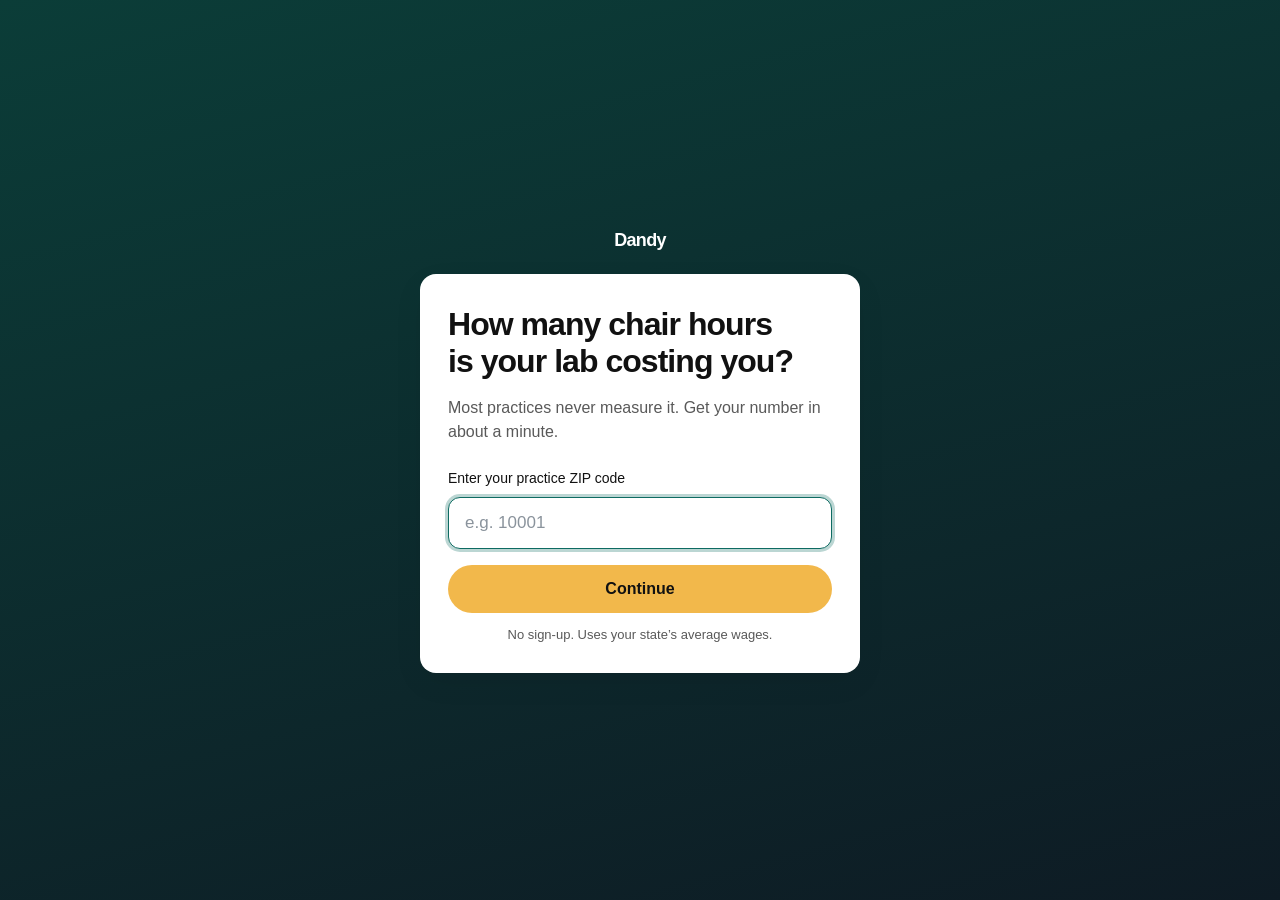
==== commit 1211d218: "Lead with the annual loss on a dark band. The opening card asks for chair hours against a deep teal " ====
--- a/calculator.html
+++ b/calculator.html
@@ -16,29 +16,30 @@
 <meta name="twitter:title" content="What is lab time costing your practice?">
 <meta name="twitter:description" content="See in a minute what lab delays, adjustments, and remakes cost your practice in dollars.">
 <meta name="twitter:image" content="https://kristidillon.github.io/practice-loss-calculator/og.png">
-<meta name="theme-color" content="#ffffff">
+<meta name="theme-color" content="#0b3d38">
 <link rel="icon" href="favicon.svg" type="image/svg+xml">
 <link rel="stylesheet" href="css/styles.css">
 </head>
 <body class="calc-page">
 <a class="skip" href="#result">Skip to the estimate</a>
-<header class="stage-head">
+<header class="band-top" id="result">
   <a class="wordmark" href="index.html">Dandy</a>
   <p class="wage-pill"><b id="wagePlace">your state</b> wages · <a id="changeZip" href="index.html">Change</a></p>
-  <p class="staff-line"><b id="staffRate">$0</b> <span id="staffNote">staff cost per hour, wages only, before benefits</span></p>
+  <p class="staff-line"><b id="staffRate">$0</b> <span id="staffNote">staff cost per hour. Wages only, before benefits.</span></p>
+  <p class="lbl">Your estimated annual loss</p>
+  <div class="big" id="outAnnual">$0</div>
+  <p class="pace" id="outPace">That's about 0 chair hours a month, or 0 full days.</p>
+  <div class="substats">
+    <p><b id="outMonth">$0</b> <span>per month</span></p>
+    <p><b id="outCrowns">0</b> <span>hours lost</span></p>
+  </div>
 </header>
 
 <main id="top">
   <section id="calculator">
-    <div class="stage">
-      <div class="card rise" id="result">
-        <div class="lbl">Estimated loss per year</div>
-        <div class="big" id="outAnnual">$0</div>
-        <p class="pace" id="outPace">That's about 0 chair hours a month, or 0 full days.</p>
-        <div class="substats">
-          <p><b id="outMonth">$0</b> <span>per month</span></p>
-          <p><b id="outCrowns">0</b> <span>hours lost</span></p>
-        </div>
+    <div class="stage overlap">
+      <div class="card rise">
+        <h2>Where it goes</h2>
         <div class="rows" id="rows"></div>
         <div class="hbar" id="outProdGap">
           <div class="hbar-row">
@@ -52,6 +53,7 @@
             <b id="scProd">$0</b>
           </div>
         </div>
+        <p class="recover" id="outRecover">Production you could recover: $0/yr</p>
         <div class="actions">
           <button type="button" class="text-btn" id="copyResults">Copy results</button>
           <button type="button" class="text-btn" id="printResults">Print / save as PDF</button>
--- a/css/styles.css
+++ b/css/styles.css
@@ -50,9 +50,11 @@
 .gate[hidden], #screen2[hidden] { display: none !important; }
 .gate {
   min-height: 100vh; display: flex; flex-direction: column; align-items: center; justify-content: center;
-  gap: 20px; padding: 32px 16px; background: #eef2f4;
-}
-.gate .wordmark { font-size: 18px; }
+  gap: 20px; padding: 32px 16px;
+  background: linear-gradient(165deg, #0b3d38 0%, #0e1b24 100%);
+}
+.gate .wordmark { font-size: 18px; color: #fff; }
+.micro { margin-top: 12px; color: var(--muted); font-size: 13px; text-align: center; }
 .gate-card {
   width: 440px; max-width: 100%; background: #fff; border-radius: 16px;
   box-shadow: 0 10px 30px rgba(17, 17, 17, .06); padding: 32px 28px 28px;
@@ -112,6 +114,8 @@
   transition: opacity .2s var(--ease);
 }
 .btn:hover { opacity: .88; }
+.btn.btn-amber { background: #f2b84b; color: #111; }
+.btn.btn-amber:hover { opacity: .92; }
 
 #calculator { padding: 40px 0 16px; scroll-margin-top: 16px; }
 .panel { background: var(--panel); border-radius: 18px; padding: 28px 28px 32px; }
@@ -146,10 +150,10 @@
     display: flex; position: fixed; left: 0; right: 0; bottom: 0; z-index: 4;
     justify-content: space-between; align-items: center; gap: 16px;
     min-height: 56px; padding: 8px 20px calc(8px + env(safe-area-inset-bottom));
-    background: #fff; border-top: 1px solid var(--hair);
+    background: #0e1b24; color: #fff; border-top: 0;
   }
-  .sticky-total span { color: var(--muted); font-size: 13px; }
-  .sticky-total b { font-size: 18px; font-variant-numeric: tabular-nums; color: var(--accent); }
+  .sticky-total span { color: rgba(255,255,255,.75); font-size: 13px; }
+  .sticky-total b { font-size: 18px; font-variant-numeric: tabular-nums; color: #fff; }
 }
 .grid4 {
   display: grid;
@@ -289,9 +293,20 @@
   .btn, .track i, .rise { transition: none; animation: none; }
 }
 
-.calc-page { background: linear-gradient(180deg, #eef2f4 0%, #fff 520px); }
-.stage-head { text-align: center; padding: 32px 20px 4px; }
-.stage-head .wordmark { display: block; font-size: 22px; }
+.calc-page { background: #f4f7f8; }
+.band-top {
+  text-align: center; color: #fff;
+  padding: 28px 20px 88px;
+  background: linear-gradient(165deg, #0b3d38 0%, #0e1b24 100%);
+}
+.band-top .wordmark { display: block; color: #fff; font-size: 18px; }
+.band-top .lbl { margin-top: 28px; color: rgba(255,255,255,.72); }
+.band-top .big { color: #fff; font-size: clamp(64px, 10vw, 92px); }
+.band-top .pace { color: rgba(255,255,255,.9); max-width: 28em; margin-left: auto; margin-right: auto; }
+.band-top .substats p { background: rgba(255,255,255,.14); color: #fff; }
+.band-top .wage-pill { background: rgba(255,255,255,.12); color: #fff; box-shadow: none; }
+.band-top .wage-pill a { color: #f2b84b; }
+.band-top .staff-line { color: rgba(255,255,255,.78); }
 .wage-pill {
   display: flex; width: fit-content; align-items: center; gap: 6px;
   margin: 16px auto 0; padding: 8px 16px; border-radius: 999px; background: #fff;
@@ -299,6 +314,9 @@
 }
 .wage-pill a { color: var(--accent); text-decoration: none; font-weight: 600; }
 .staff-line { margin-top: 10px; color: var(--muted); font-size: 13px; min-height: 1.4em; }
+.stage.overlap { margin-top: -52px; position: relative; }
+.recover { text-align: center; font-size: 16px; }
+.recover { background: #f2b84b; color: #111; border-radius: 12px; padding: 12px 16px; font-weight: 600; }
 .stage { max-width: 720px; margin: 0 auto; padding: 16px 20px 8px; display: grid; gap: 20px; }
 .calc-page .wrap, .calc-page .wrap.wide { max-width: 720px; }
 .card {
@@ -323,6 +341,7 @@
   height: 52px; font-size: 20px; font-weight: 600; border-bottom: 1px solid #e4eaee; background: transparent;
 }
 .calc-page .card label { display: block; font-size: 16px; font-weight: 600; letter-spacing: -.02em; margin-bottom: 8px; }
+.calc-page .card h2 { text-align: center; font-size: 22px; }
 @keyframes rise {
   from { opacity: 0; transform: translateY(8px); }
   to { opacity: 1; transform: none; }
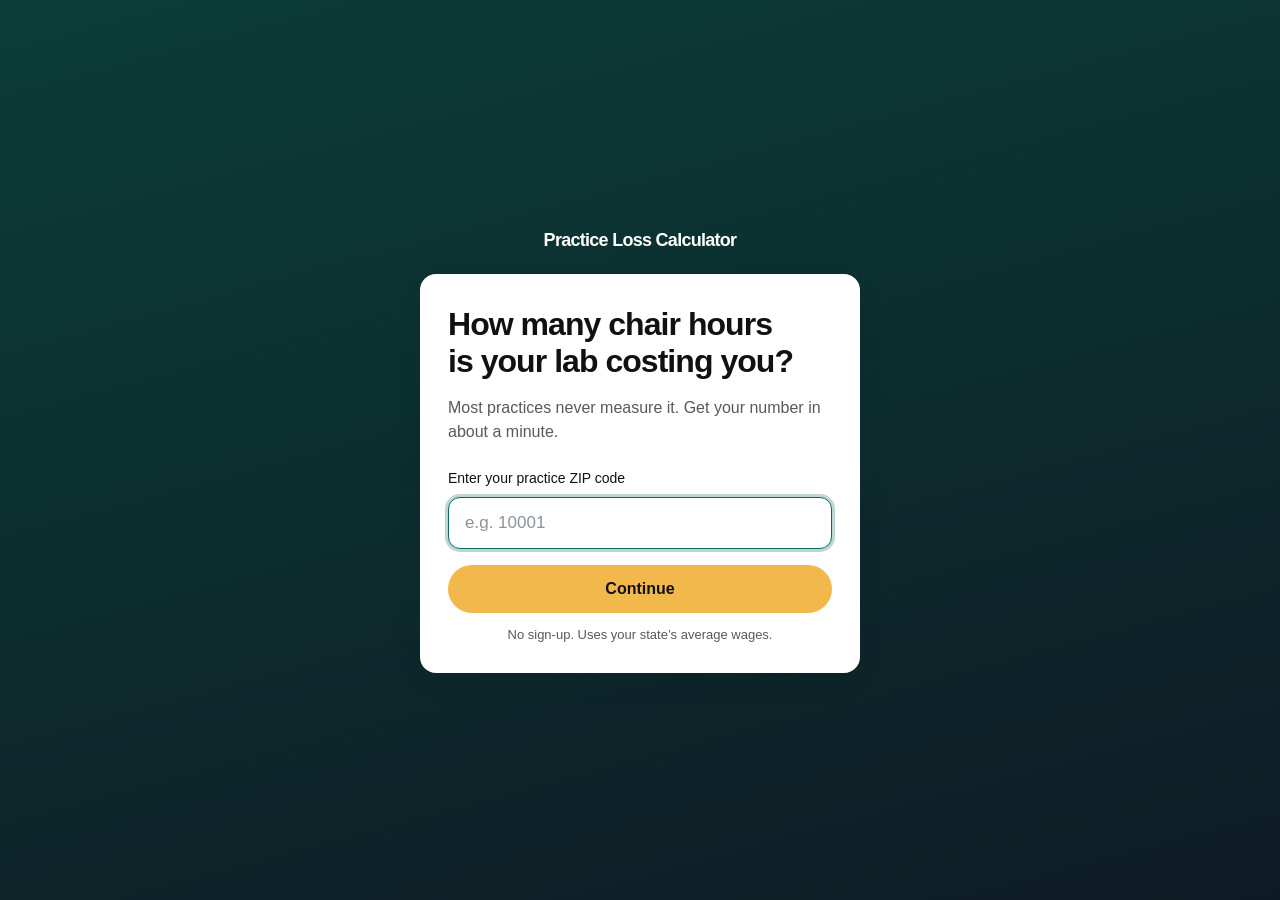
==== commit e2dabdf9: "Remove Dandy branding; general practice loss calculator" ====
--- a/calculator.html
+++ b/calculator.html
@@ -23,7 +23,7 @@
 <body class="calc-page">
 <a class="skip" href="#result">Skip to the estimate</a>
 <header class="band-top" id="result">
-  <a class="wordmark" href="index.html">Dandy</a>
+  <a class="wordmark" href="index.html">Practice Loss Calculator</a>
   <p class="wage-pill"><b id="wagePlace">your state</b> wages · <a id="changeZip" href="index.html">Change</a></p>
   <p class="staff-line"><b id="staffRate">$0</b> <span id="staffNote">staff cost per hour. Wages only, before benefits.</span></p>
   <p class="lbl">Your estimated annual loss</p>
@@ -128,14 +128,14 @@
           </div>
         </div>
         <div>
-          <label for="remakesPerMonth">Remakes last month</label>
+          <label for="remakesPerMonth">Remakes last month <a class="source-pill" href="https://pubmed.ncbi.nlm.nih.gov/30412320/" target="_blank" rel="noopener noreferrer">Source: McCracken et al., 2018</a></label>
           <div class="stepper">
             <button type="button" class="step" data-step="remakesPerMonth" data-dir="-1" aria-label="Fewer remakes">−</button>
-            <input id="remakesPerMonth" data-field="remakesPerMonth" type="number" min="0" max="80" step="1" value="2" inputmode="numeric">
+            <input id="remakesPerMonth" data-field="remakesPerMonth" type="number" min="0" max="80" step="1" value="1" inputmode="numeric">
             <button type="button" class="step" data-step="remakesPerMonth" data-dir="1" aria-label="More remakes">+</button>
           </div>
         </div>
-        <p class="hint">Partials start at 30 minutes. Remakes are a count, not a percent. Assumption — enter your own.</p>
+        <p class="hint">Remakes start at 3.8% of these cases, rounded. Partials start at 30 minutes. Assumption — enter your own.</p>
       </div>
     </div>
   </section>
@@ -223,12 +223,12 @@
         <div class="field">
           <div class="field-top">
             <div>
-              <label for="remakePct">Cases that come back as remakes</label>
-              <div class="sub">Starts at 8%. <span class="chip assume">Assumption — enter your own</span></div>
-            </div>
-            <div class="val"><input id="remakePct" data-field="remakePct" type="number" min="0" max="50" step="0.1" value="8" inputmode="decimal"><span class="unit">%</span></div>
-          </div>
-          <input data-field="remakePct" type="range" min="0" max="25" step="0.1" value="8" aria-label="Remake rate percent">
+              <label for="remakePct">Cases that come back as remakes <a class="source-pill" href="https://pubmed.ncbi.nlm.nih.gov/30412320/" target="_blank" rel="noopener noreferrer">Source: McCracken et al., 2018</a></label>
+              <div class="sub">Starts at 3.8%, the single-unit crown remake rate in that study. <span class="chip assume">Assumption — enter your own</span></div>
+            </div>
+            <div class="val"><input id="remakePct" data-field="remakePct" type="number" min="0" max="50" step="0.1" value="3.8" inputmode="decimal"><span class="unit">%</span></div>
+          </div>
+          <input data-field="remakePct" type="range" min="0" max="25" step="0.1" value="3.8" aria-label="Remake rate percent">
           <div class="chips">
             <button type="button" class="text-btn" id="useStudyRemake">Use 3.8% from the practice-network study</button>
           </div>
@@ -271,7 +271,7 @@
           <h3>Production</h3>
           <span class="chip source">ADA HPI, 2025 · national</span>
           <div>
-            <label for="productionPerHour">Gross billings per practice hour</label>
+            <label for="productionPerHour">Gross billings per practice hour <a class="source-pill" href="https://www.ada.org/resources/research/health-policy-institute/dental-practice-research" target="_blank" rel="noopener noreferrer">Source: ADA HPI, 2025</a></label>
             <div class="money-input"><span>$</span><input id="productionPerHour" data-field="productionPerHour" type="number" min="100" max="3000" step="0.01" value="500" inputmode="decimal"></div>
             <input data-field="productionPerHour" type="range" min="100" max="1500" step="1" value="500" aria-label="Production per hour in dollars">
             <p class="hint" id="prodMeta"></p>
@@ -305,17 +305,17 @@
           <span class="chip source">BLS OEWS, May 2024</span>
           <p class="hint" id="teamLine"></p>
           <div>
-            <label for="hygWage">Dental hygienist, mean hourly wage</label>
+            <label for="hygWage">Dental hygienist, mean hourly wage <a class="source-pill" href="https://www.bls.gov/oes/tables.htm" target="_blank" rel="noopener noreferrer">Source: BLS OEWS, 2024</a></label>
             <div class="money-input"><span>$</span><input id="hygWage" data-field="hygWage" type="number" min="0" step="0.01" value="45.14" inputmode="decimal"></div>
             <p class="hint" id="hygMeta">SOC 29-1292. Official cross-industry mean. Not a loaded wage.</p>
           </div>
           <div>
-            <label for="daWage">Dental assistant, mean hourly wage</label>
+            <label for="daWage">Dental assistant, mean hourly wage <a class="source-pill" href="https://www.bls.gov/oes/tables.htm" target="_blank" rel="noopener noreferrer">Source: BLS OEWS, 2024</a></label>
             <div class="money-input"><span>$</span><input id="daWage" data-field="daWage" type="number" min="0" step="0.01" value="23.49" inputmode="decimal"></div>
             <p class="hint" id="daMeta">SOC 31-9091. Official cross-industry mean. Not a loaded wage.</p>
           </div>
           <div>
-            <label for="receptionistWage">Receptionist, mean hourly wage</label>
+            <label for="receptionistWage">Receptionist, mean hourly wage <a class="source-pill" href="https://www.bls.gov/oes/tables.htm" target="_blank" rel="noopener noreferrer">Source: BLS OEWS, 2024</a></label>
             <div class="money-input"><span>$</span><input id="receptionistWage" data-field="receptionistWage" type="number" min="0" step="0.01" value="21.39" inputmode="decimal"></div>
             <p class="hint" id="recMeta">SOC 43-4171, Offices of Dentists (NAICS 621200). Not a loaded wage.</p>
           </div>
@@ -386,7 +386,7 @@
         <div class="stack">
           <h3>Overhead, remakes, turnaround</h3>
           <div>
-            <label for="overheadPct">Overhead, percent of gross billings</label>
+            <label for="overheadPct">Overhead, percent of gross billings <a class="source-pill" href="https://www.ada.org/resources/research/health-policy-institute/dental-practice-research" target="_blank" rel="noopener noreferrer">Source: ADA Tables 5 and 13, 2025</a></label>
             <input id="overheadPct" data-field="overheadPct" type="number" min="0" max="100" step="0.01" value="57.62" inputmode="decimal">
             <p class="hint" id="overheadMeta"></p>
           </div>
@@ -512,7 +512,7 @@
         </div>
         <div>
           <h3>Studies you can apply, not the starting case volume</h3>
-          <p>McCracken et al., Journal of Prosthodontics 28(2):122–130, published online November 22, 2018. Of 3,731 single-unit crowns that reached try-in, 141 (3.8%) were rejected. 205 dentists in the National Dental Practice-Based Research Network. <a href="https://doi.org/10.1111/jopr.12995">doi:10.1111/jopr.12995</a>. The remake field starts at 8% because that is the one-case calculator’s starting value, not this study.</p>
+          <p>McCracken et al., Journal of Prosthodontics, published online November 22, 2018. 205 dentists evaluated 3,750 single-unit crowns. The remake rate was 3.8%. The conclusions describe that rate as about 4%. <a href="https://pubmed.ncbi.nlm.nih.gov/30412320/">PubMed 30412320</a>. <a href="https://doi.org/10.1111/jopr.12995">doi:10.1111/jopr.12995</a>. The remake field starts at this 3.8%.</p>
           <p>McCracken et al., Journal of the American Dental Association 2017;148(11):788–796.e4. Dentists in that questionnaire reported a mean of 18 crowns a month. Most (59%) reported a remake rate under 2%, and 17% reported a rate over 4%. That is self-report, separate from the 3.8% try-in study. <a href="https://pmc.ncbi.nlm.nih.gov/articles/PMC5793929/">PMC5793929</a>. Units per month start at 25, the one-case calculator’s starting value.</p>
         </div>
         <div>
--- a/css/styles.css
+++ b/css/styles.css
@@ -134,7 +134,7 @@
 .hbar-row b { font-size: 15px; font-variant-numeric: tabular-nums; }
 .track { height: 8px; background: #e4e4e0; border-radius: 99px; overflow: hidden; }
 .track i { display: block; height: 100%; width: 0; background: var(--accent); border-radius: 99px; }
-.hbar-row:last-child .track i { background: #111; }
+.hbar-row:last-child .track i { background: #f2b84b; }
 .actions { display: flex; flex-wrap: wrap; gap: 8px 20px; margin-top: 20px; }
 .sr { position: absolute; width: 1px; height: 1px; padding: 0; margin: -1px; overflow: hidden; clip: rect(0,0,0,0); white-space: nowrap; border: 0; }
 .sticky-total { display: none; }
@@ -268,6 +268,12 @@
 .chips { display: flex; flex-wrap: wrap; gap: 8px 16px; }
 .text-btn, .chip { background: none; color: var(--muted); font-size: 13px; padding: 8px 0; min-height: 44px; }
 .text-btn { text-decoration: underline; text-underline-offset: 3px; cursor: pointer; }
+a.source-pill {
+  display: inline-flex; align-items: center; margin-left: 8px; padding: 2px 8px;
+  border-radius: 999px; background: #e6f3f1; color: #0e6b62; font-size: 12px;
+  font-weight: 600; letter-spacing: 0; text-decoration: none; vertical-align: middle;
+}
+a.source-pill:hover { text-decoration: underline; }
 .delta { margin-top: 32px; }
 .delta-num { font-size: 28px; margin: 8px 0; font-variant-numeric: tabular-nums; }
 .stats { display: grid; grid-template-columns: 1fr 1fr; gap: 16px; margin-top: 16px; }
@@ -304,6 +310,8 @@
 .band-top .big { color: #fff; font-size: clamp(64px, 10vw, 92px); }
 .band-top .pace { color: rgba(255,255,255,.9); max-width: 28em; margin-left: auto; margin-right: auto; }
 .band-top .substats p { background: rgba(255,255,255,.14); color: #fff; }
+.band-top .substats b { color: #fff; }
+.band-top .substats span { color: rgba(255,255,255,.75); }
 .band-top .wage-pill { background: rgba(255,255,255,.12); color: #fff; box-shadow: none; }
 .band-top .wage-pill a { color: #f2b84b; }
 .band-top .staff-line { color: rgba(255,255,255,.78); }
@@ -314,7 +322,8 @@
 }
 .wage-pill a { color: var(--accent); text-decoration: none; font-weight: 600; }
 .staff-line { margin-top: 10px; color: var(--muted); font-size: 13px; min-height: 1.4em; }
-.stage.overlap { margin-top: -52px; position: relative; }
+.calc-page #calculator { padding-top: 0; }
+.stage.overlap { margin-top: -48px; padding-top: 0; position: relative; }
 .recover { text-align: center; font-size: 16px; }
 .recover { background: #f2b84b; color: #111; border-radius: 12px; padding: 12px 16px; font-weight: 600; }
 .stage { max-width: 720px; margin: 0 auto; padding: 16px 20px 8px; display: grid; gap: 20px; }
